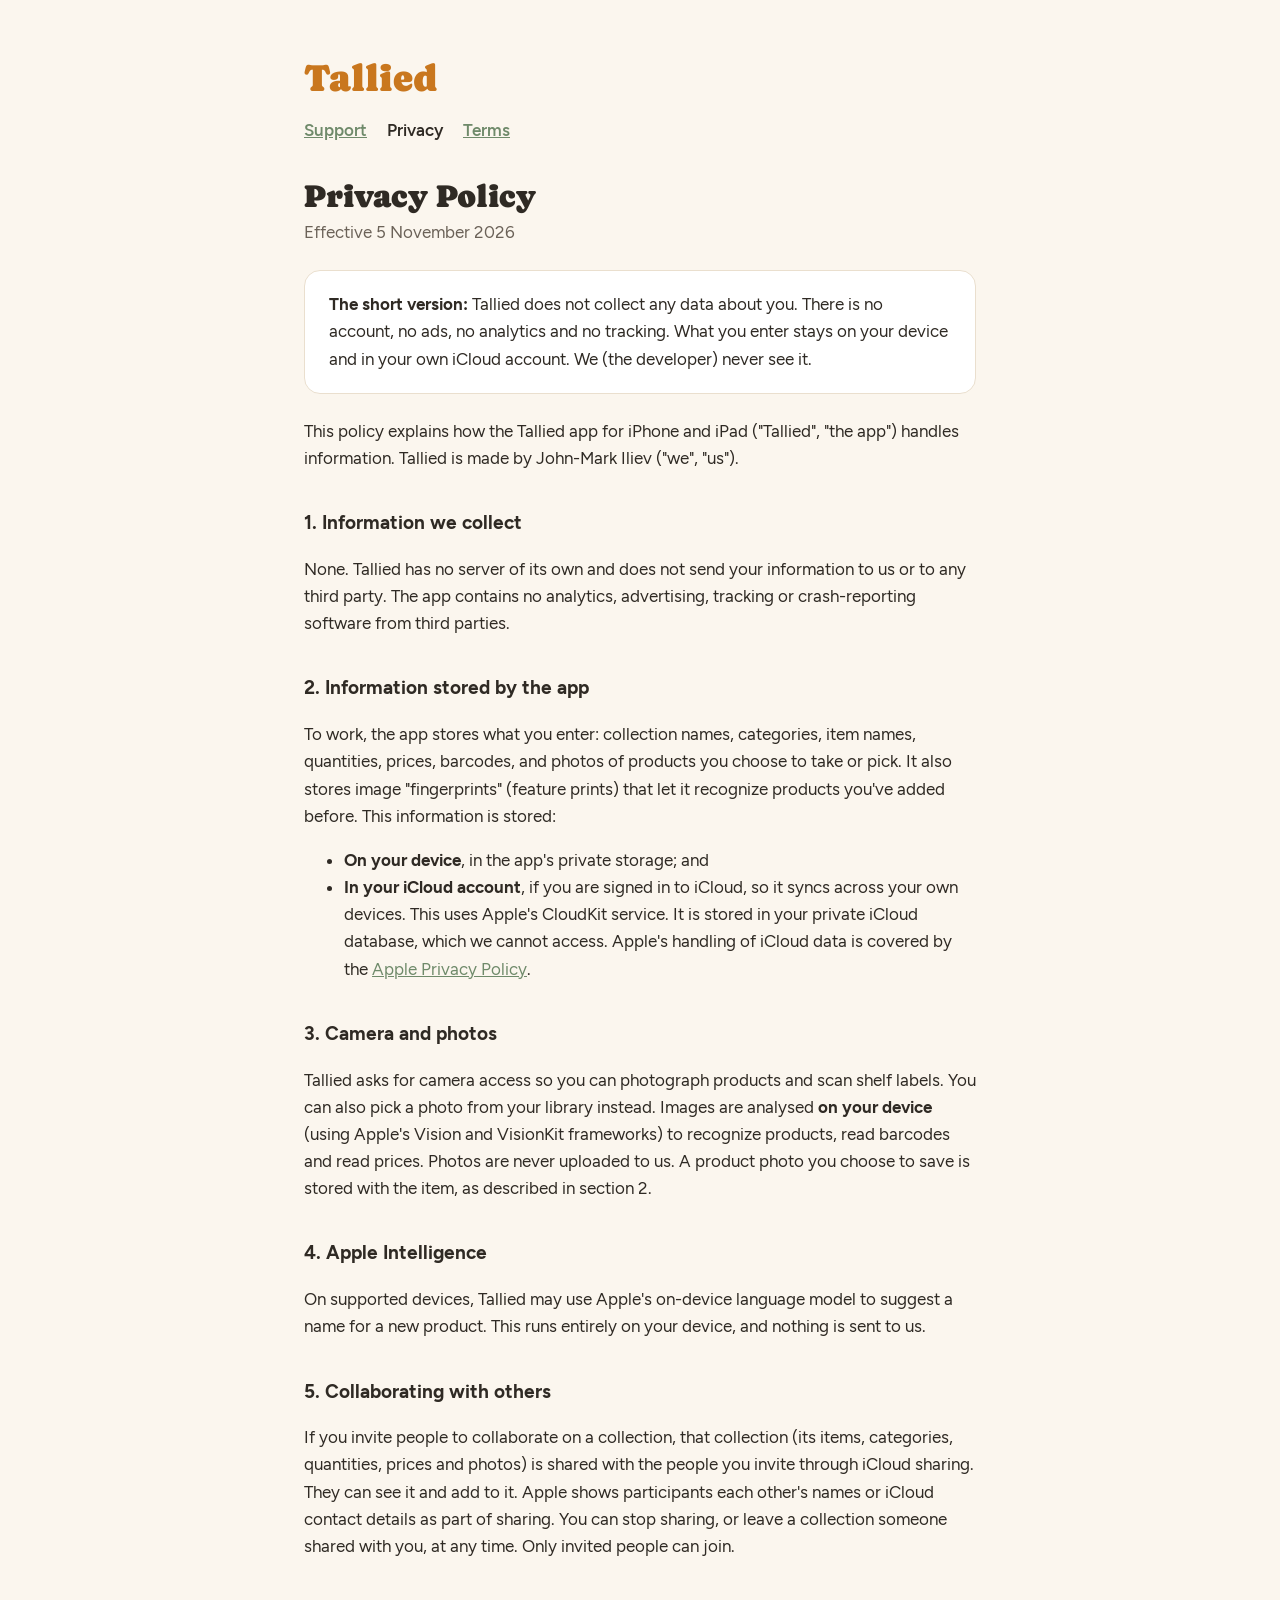
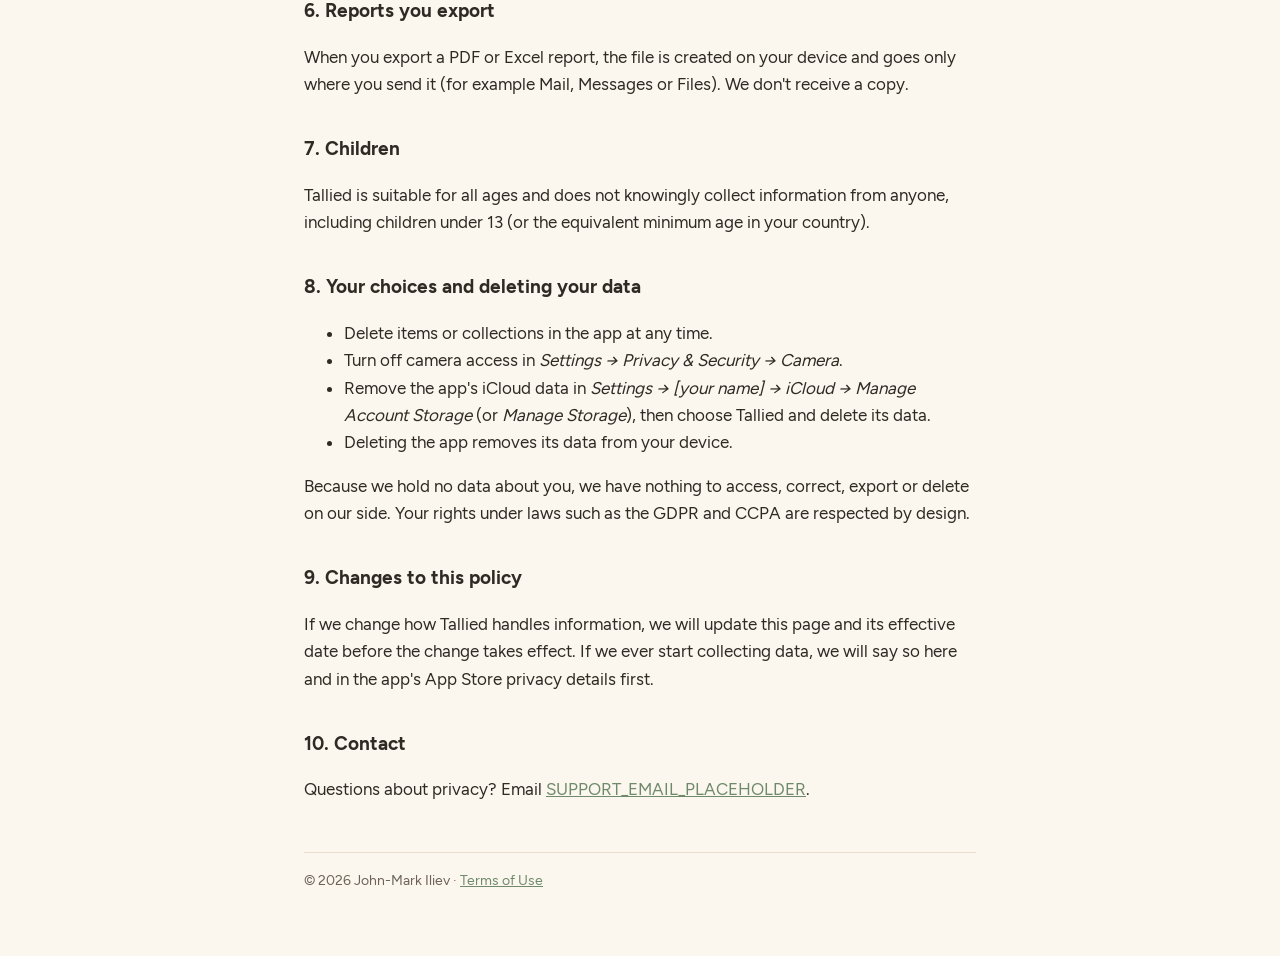
==== privacy.html @ 0db00e5c "Add Tallied support, privacy policy and terms pages Co-Authored-By: Claude Opus 5.5 <noreply@anthrop" ====
<!DOCTYPE html>
<html lang="en">
<head>
  <meta charset="utf-8">
  <meta name="viewport" content="width=device-width, initial-scale=1">
  <title>Privacy Policy — Tallied</title>
  <meta name="description" content="Tallied does not collect any personal data. Your collections stay on your device and in your own iCloud.">
  <link rel="stylesheet" href="style.css">
</head>
<body>
<main>
  <header>
    <a class="brand" href="./">Tallied</a>
    <nav>
      <a href="./">Support</a>
      <a href="privacy.html" aria-current="page">Privacy</a>
      <a href="terms.html">Terms</a>
    </nav>
  </header>

  <h1>Privacy Policy</h1>
  <p class="meta">Effective 5 November 2026</p>

  <div class="card">
    <p><strong>The short version:</strong> Tallied does not collect any data about you. There is no account, no ads, no analytics and no tracking. What you enter stays on your device and in your own iCloud account. We (the developer) never see it.</p>
  </div>

  <p>This policy explains how the Tallied app for iPhone and iPad ("Tallied", "the app") handles information. Tallied is made by John-Mark Iliev ("we", "us").</p>

  <h2>1. Information we collect</h2>
  <p>None. Tallied has no server of its own and does not send your information to us or to any third party. The app contains no analytics, advertising, tracking or crash-reporting software from third parties.</p>

  <h2>2. Information stored by the app</h2>
  <p>To work, the app stores what you enter: collection names, categories, item names, quantities, prices, barcodes, and photos of products you choose to take or pick. It also stores image "fingerprints" (feature prints) that let it recognize products you've added before. This information is stored:</p>
  <ul>
    <li><strong>On your device</strong>, in the app's private storage; and</li>
    <li><strong>In your iCloud account</strong>, if you are signed in to iCloud, so it syncs across your own devices. This uses Apple's CloudKit service. It is stored in your private iCloud database, which we cannot access. Apple's handling of iCloud data is covered by the <a href="https://www.apple.com/legal/privacy/">Apple Privacy Policy</a>.</li>
  </ul>

  <h2>3. Camera and photos</h2>
  <p>Tallied asks for camera access so you can photograph products and scan shelf labels. You can also pick a photo from your library instead. Images are analysed <strong>on your device</strong> (using Apple's Vision and VisionKit frameworks) to recognize products, read barcodes and read prices. Photos are never uploaded to us. A product photo you choose to save is stored with the item, as described in section 2.</p>

  <h2>4. Apple Intelligence</h2>
  <p>On supported devices, Tallied may use Apple's on-device language model to suggest a name for a new product. This runs entirely on your device, and nothing is sent to us.</p>

  <h2>5. Collaborating with others</h2>
  <p>If you invite people to collaborate on a collection, that collection (its items, categories, quantities, prices and photos) is shared with the people you invite through iCloud sharing. They can see it and add to it. Apple shows participants each other's names or iCloud contact details as part of sharing. You can stop sharing, or leave a collection someone shared with you, at any time. Only invited people can join.</p>

  <h2>6. Reports you export</h2>
  <p>When you export a PDF or Excel report, the file is created on your device and goes only where you send it (for example Mail, Messages or Files). We don't receive a copy.</p>

  <h2>7. Children</h2>
  <p>Tallied is suitable for all ages and does not knowingly collect information from anyone, including children under 13 (or the equivalent minimum age in your country).</p>

  <h2>8. Your choices and deleting your data</h2>
  <ul>
    <li>Delete items or collections in the app at any time.</li>
    <li>Turn off camera access in <em>Settings → Privacy &amp; Security → Camera</em>.</li>
    <li>Remove the app's iCloud data in <em>Settings → [your name] → iCloud → Manage Account Storage</em> (or <em>Manage Storage</em>), then choose Tallied and delete its data.</li>
    <li>Deleting the app removes its data from your device.</li>
  </ul>
  <p>Because we hold no data about you, we have nothing to access, correct, export or delete on our side. Your rights under laws such as the GDPR and CCPA are respected by design.</p>

  <h2>9. Changes to this policy</h2>
  <p>If we change how Tallied handles information, we will update this page and its effective date before the change takes effect. If we ever start collecting data, we will say so here and in the app's App Store privacy details first.</p>

  <h2>10. Contact</h2>
  <p>Questions about privacy? Email <a href="mailto:SUPPORT_EMAIL_PLACEHOLDER">SUPPORT_EMAIL_PLACEHOLDER</a>.</p>

  <footer>© 2026 John-Mark Iliev · <a href="terms.html">Terms of Use</a></footer>
</main>
</body>
</html>
---- style.css ----
/* Tallied legal & support pages — amber/sage palette from the app's design system. */
@font-face { font-family: "Caprasimo"; src: url("fonts/Caprasimo-Regular.ttf") format("truetype"); font-display: swap; }
@font-face { font-family: "Figtree"; font-weight: 400; src: url("fonts/Figtree-Regular.ttf") format("truetype"); font-display: swap; }
@font-face { font-family: "Figtree"; font-weight: 600; src: url("fonts/Figtree-SemiBold.ttf") format("truetype"); font-display: swap; }
@font-face { font-family: "Figtree"; font-weight: 700; src: url("fonts/Figtree-Bold.ttf") format("truetype"); font-display: swap; }

:root {
  --bg: #fbf6ee;
  --surface: #ffffff;
  --text: #2f2a24;
  --text-secondary: #6b6258;
  --amber: #c9771e;
  --sage: #6f8a6a;
  --line: #eadfce;
}

@media (prefers-color-scheme: dark) {
  :root {
    --bg: #1d1a16;
    --surface: #27231e;
    --text: #f3ece2;
    --text-secondary: #b5aa9c;
    --amber: #e69a45;
    --sage: #9db897;
    --line: #3a342c;
  }
}

* { box-sizing: border-box; }

body {
  margin: 0;
  background: var(--bg);
  color: var(--text);
  font: 17px/1.6 "Figtree", -apple-system, BlinkMacSystemFont, "Segoe UI", sans-serif;
}

main {
  max-width: 720px;
  margin: 0 auto;
  padding: 48px 24px 64px;
}

header .brand {
  font-family: "Caprasimo", Georgia, serif;
  font-size: 2.4rem;
  color: var(--amber);
  text-decoration: none;
}

nav {
  display: flex;
  gap: 20px;
  margin: 8px 0 32px;
  font-weight: 600;
}

nav a, a { color: var(--sage); }
nav a[aria-current="page"] { color: var(--text); text-decoration: none; }

h1 {
  font-family: "Caprasimo", Georgia, serif;
  font-weight: 400;
  font-size: 2rem;
  line-height: 1.2;
  margin: 0 0 4px;
}

h2 {
  font-size: 1.2rem;
  font-weight: 700;
  margin: 36px 0 8px;
}

.meta { color: var(--text-secondary); margin-top: 0; }

.card {
  background: var(--surface);
  border: 1px solid var(--line);
  border-radius: 16px;
  padding: 20px 24px;
  margin: 24px 0;
}

.card p:first-child { margin-top: 0; }
.card p:last-child { margin-bottom: 0; }

details {
  border-bottom: 1px solid var(--line);
  padding: 12px 0;
}

summary { font-weight: 600; cursor: pointer; }

footer {
  margin-top: 48px;
  padding-top: 16px;
  border-top: 1px solid var(--line);
  color: var(--text-secondary);
  font-size: 0.9rem;
}
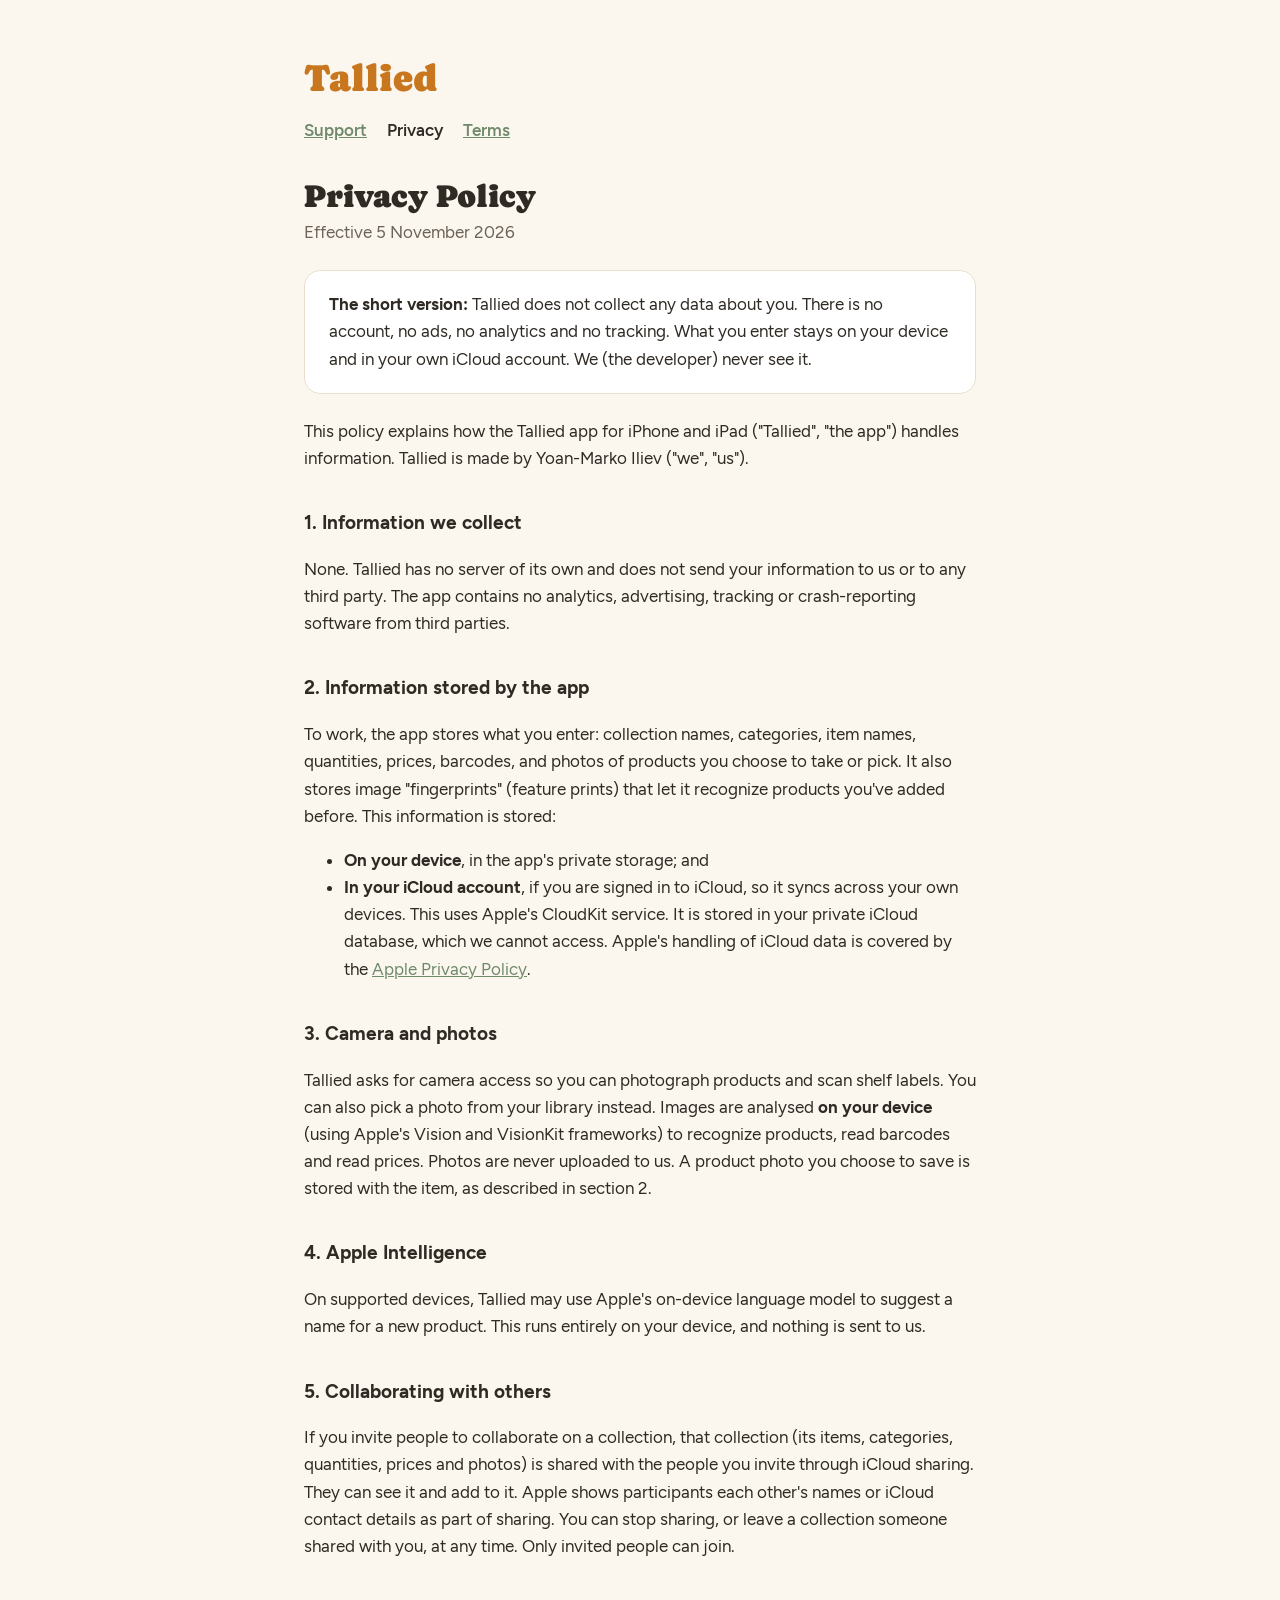
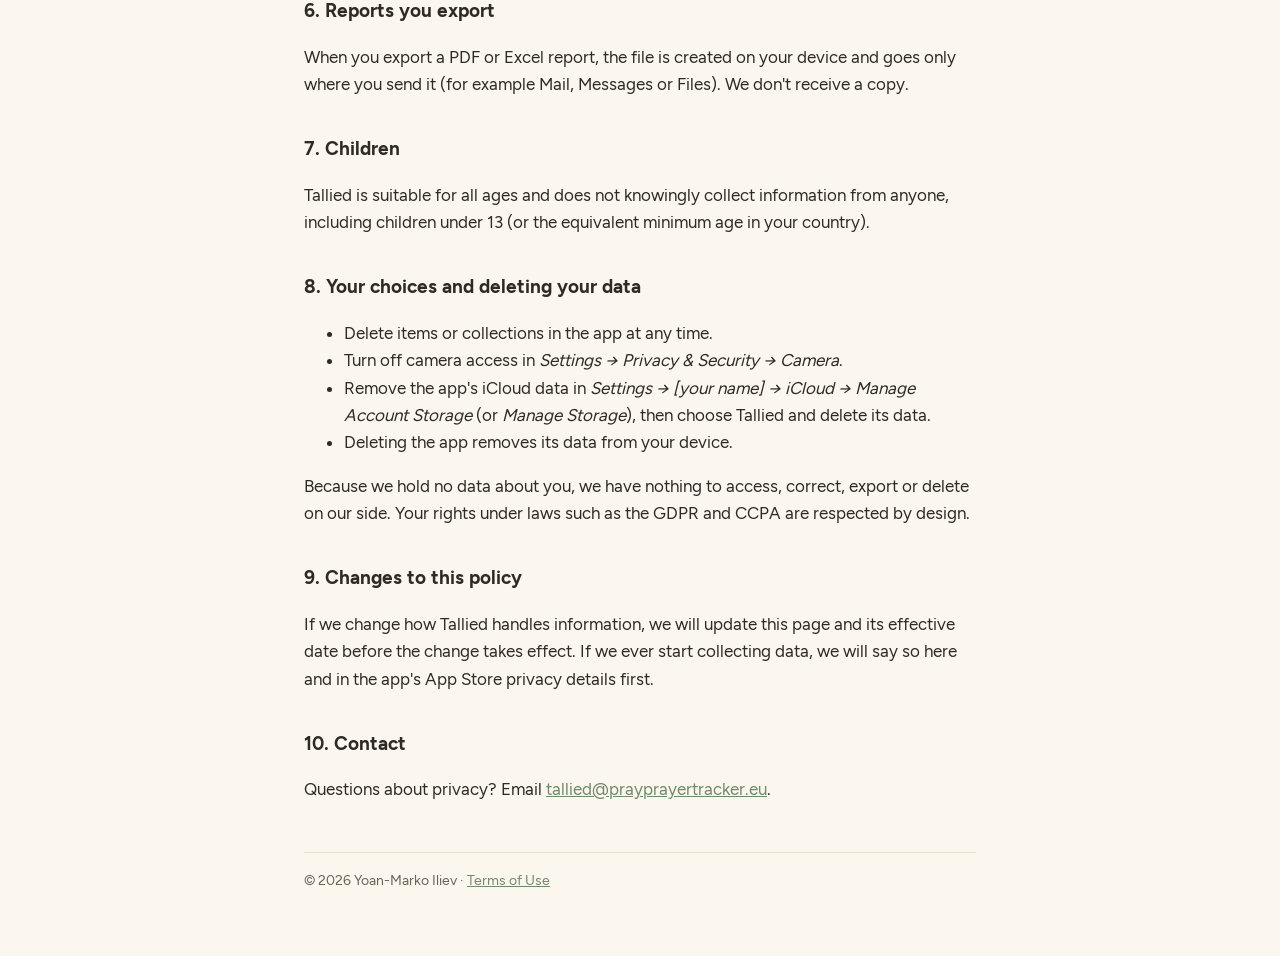
==== commit a76b9f5e: "Add support email and update owner name Co-Authored-By: Claude Opus 5.5 <noreply@anthropic.com>" ====
--- a/privacy.html
+++ b/privacy.html
@@ -25,7 +25,7 @@
     <p><strong>The short version:</strong> Tallied does not collect any data about you. There is no account, no ads, no analytics and no tracking. What you enter stays on your device and in your own iCloud account. We (the developer) never see it.</p>
   </div>
 
-  <p>This policy explains how the Tallied app for iPhone and iPad ("Tallied", "the app") handles information. Tallied is made by John-Mark Iliev ("we", "us").</p>
+  <p>This policy explains how the Tallied app for iPhone and iPad ("Tallied", "the app") handles information. Tallied is made by Yoan-Marko Iliev ("we", "us").</p>
 
   <h2>1. Information we collect</h2>
   <p>None. Tallied has no server of its own and does not send your information to us or to any third party. The app contains no analytics, advertising, tracking or crash-reporting software from third parties.</p>
@@ -65,9 +65,9 @@
   <p>If we change how Tallied handles information, we will update this page and its effective date before the change takes effect. If we ever start collecting data, we will say so here and in the app's App Store privacy details first.</p>
 
   <h2>10. Contact</h2>
-  <p>Questions about privacy? Email <a href="mailto:SUPPORT_EMAIL_PLACEHOLDER">SUPPORT_EMAIL_PLACEHOLDER</a>.</p>
+  <p>Questions about privacy? Email <a href="mailto:tallied@prayprayertracker.eu">tallied@prayprayertracker.eu</a>.</p>
 
-  <footer>© 2026 John-Mark Iliev · <a href="terms.html">Terms of Use</a></footer>
+  <footer>© 2026 Yoan-Marko Iliev · <a href="terms.html">Terms of Use</a></footer>
 </main>
 </body>
 </html>
